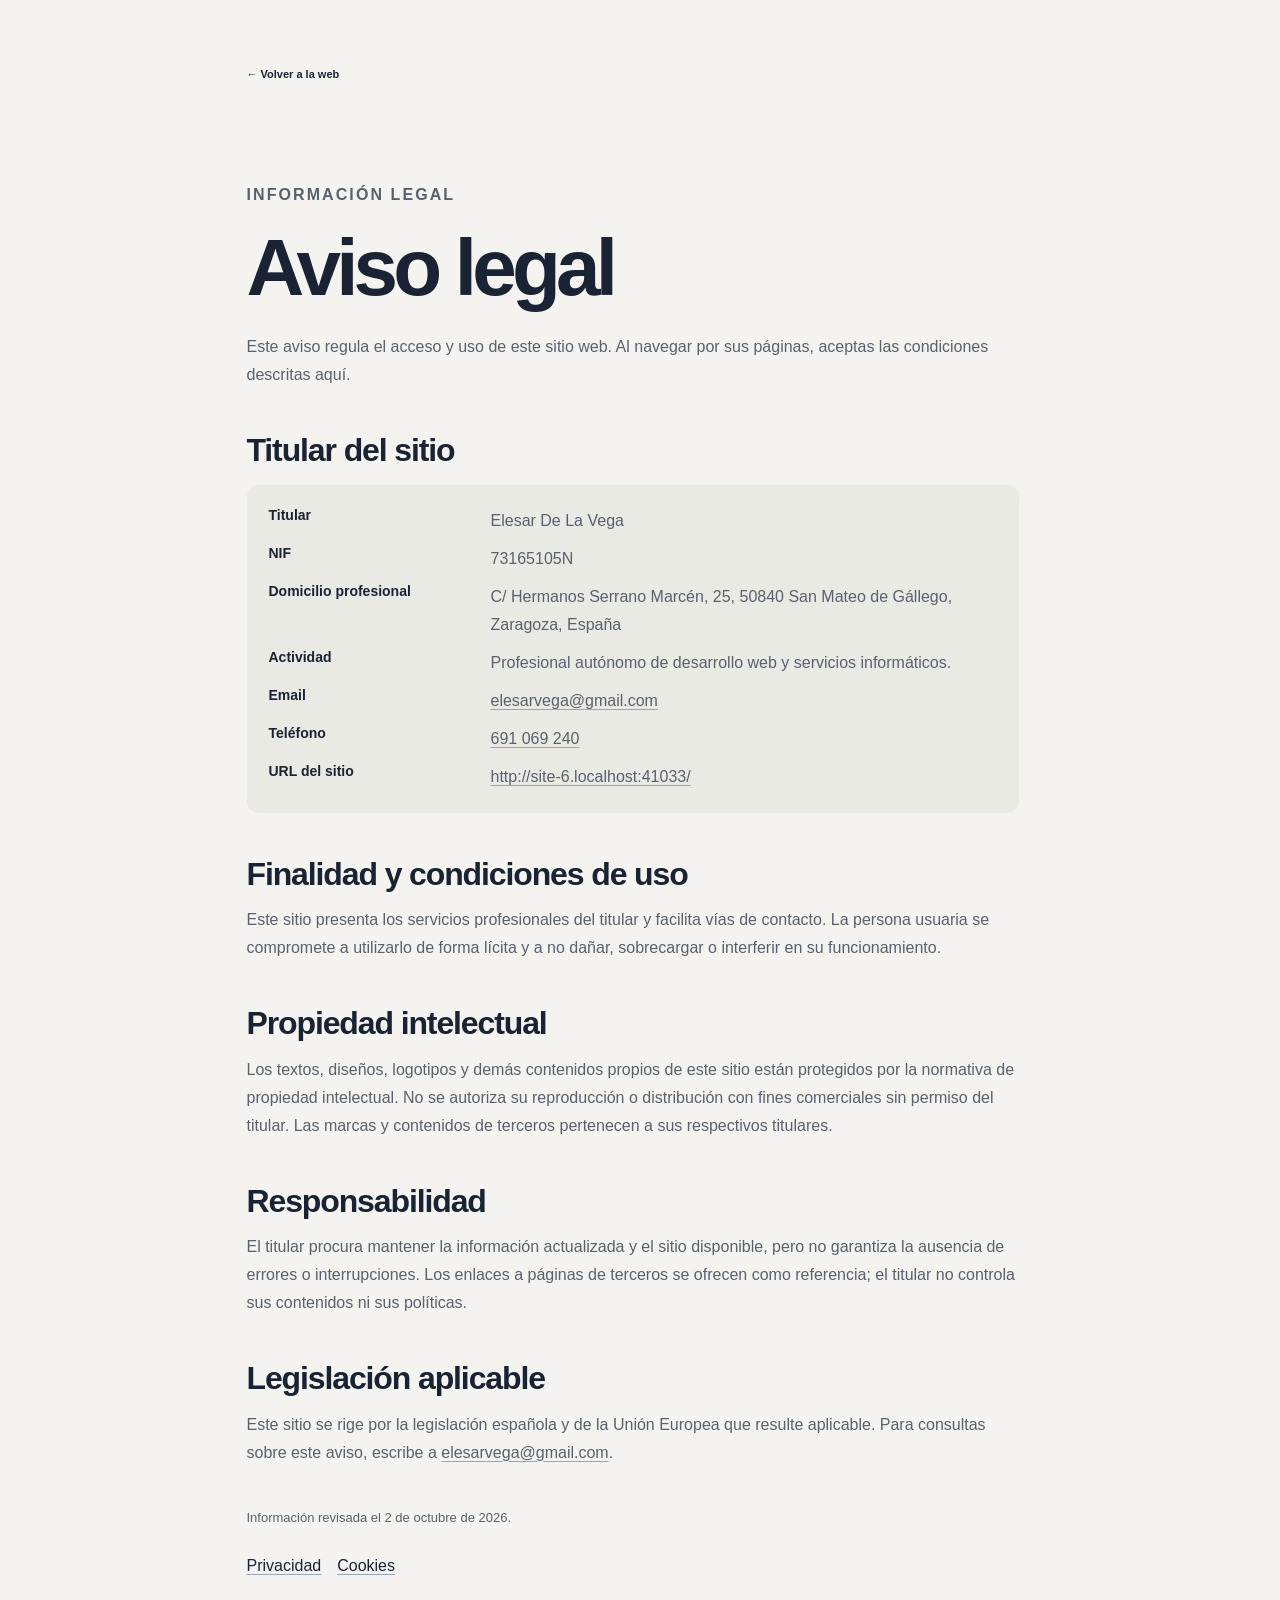
==== aviso-legal.html @ 3ad7676d "Add legal policies and local SEO metadata" ====
<!doctype html>
<html lang="es">
<head>
  <meta charset="utf-8">
  <meta name="viewport" content="width=device-width, initial-scale=1">
  <meta name="robots" content="index, follow">
  <meta name="referrer" content="strict-origin-when-cross-origin">
  <meta http-equiv="Content-Security-Policy" content="default-src 'self'; base-uri 'self'; object-src 'none'; form-action 'none'; frame-src 'none'; img-src 'self'; script-src 'self'; style-src 'self'; font-src 'self'; connect-src 'self'; manifest-src 'self'; worker-src 'none'; upgrade-insecure-requests">
  <meta name="description" content="Información sobre el titular y las condiciones de uso del sitio web de Elesar De La Vega.">
  <link rel="canonical" href="./">
  <link rel="icon" href="assets/favicon.ico" sizes="any">
  <link rel="stylesheet" href="styles.css">
  <link rel="stylesheet" href="legal.css">
  <script src="site-config.js" defer></script>
  <script src="legal.js" defer></script>
  <title>Aviso legal | Elesar De La Vega</title>
</head>
<body>
  <main class="legal-page section-shell">
    <a class="text-link" href="./">← Volver a la web</a>
    <p class="eyebrow">INFORMACIÓN LEGAL</p>
    <h1>Aviso legal</h1>
    <p>Este aviso regula el acceso y uso de este sitio web. Al navegar por sus páginas, aceptas las condiciones descritas aquí.</p>
    <h2>Titular del sitio</h2>
    <dl><dt>Titular</dt><dd data-config="owner">Elesar De La Vega</dd><dt>NIF</dt><dd data-config="taxId">73165105N</dd><dt>Domicilio profesional</dt><dd data-config="professionalAddress">C/ Hermanos Serrano Marcén, 25, 50840 San Mateo de Gállego, Zaragoza, España</dd><dt>Actividad</dt><dd>Profesional autónomo de desarrollo web y servicios informáticos.</dd><dt>Email</dt><dd><a data-config-href="mailto" data-config="email" href="mailto:elesarvega@gmail.com">elesarvega@gmail.com</a></dd><dt>Teléfono</dt><dd><a data-config-href="tel" data-config="phoneDisplay" href="tel:+34691069240">691 069 240</a></dd><dt>URL del sitio</dt><dd><a data-config-href="page" data-config="pageUrl" href="./">URL actual del sitio</a></dd></dl>
    <h2>Finalidad y condiciones de uso</h2>
    <p>Este sitio presenta los servicios profesionales del titular y facilita vías de contacto. La persona usuaria se compromete a utilizarlo de forma lícita y a no dañar, sobrecargar o interferir en su funcionamiento.</p>
    <h2>Propiedad intelectual</h2>
    <p>Los textos, diseños, logotipos y demás contenidos propios de este sitio están protegidos por la normativa de propiedad intelectual. No se autoriza su reproducción o distribución con fines comerciales sin permiso del titular. Las marcas y contenidos de terceros pertenecen a sus respectivos titulares.</p>
    <h2>Responsabilidad</h2>
    <p>El titular procura mantener la información actualizada y el sitio disponible, pero no garantiza la ausencia de errores o interrupciones. Los enlaces a páginas de terceros se ofrecen como referencia; el titular no controla sus contenidos ni sus políticas.</p>
    <h2>Legislación aplicable</h2>
    <p>Este sitio se rige por la legislación española y de la Unión Europea que resulte aplicable. Para consultas sobre este aviso, escribe a <a data-config-href="mailto" data-config="email" href="mailto:elesarvega@gmail.com">elesarvega@gmail.com</a>.</p>
    <p class="legal-updated">Información revisada el 2 de octubre de 2026.</p>
    <nav class="legal-links" aria-label="Políticas"><a href="privacidad.html">Privacidad</a><a href="cookies.html">Cookies</a></nav>
  </main>
</body>
</html>
---- styles.css ----
@charset "UTF-8";
/* Los tokens y sus roles se mantienen centralizados en este archivo. */
:root{--paper:#f4f3ef;--ink:#192333;--muted:#59616c;--blue:#2449ef;--line:#d9dcd9;--white:#fff;--radius:16px}
*{box-sizing:border-box}html{scroll-behavior:auto;scroll-padding-top:110px}body{margin:0;background:var(--paper);color:var(--ink);font-family:Arial,Helvetica,sans-serif;-webkit-font-smoothing:antialiased}a{color:inherit;text-decoration:none}button{font:inherit;color:inherit;cursor:pointer}button,a{-webkit-tap-highlight-color:transparent}button{border:0}button:focus-visible,a:focus-visible{outline:3px solid var(--blue);outline-offset:5px}p{line-height:1.65}h1,h2,h3,p{margin-top:0}h1,h2,h3{font-weight:600}h2{font-size:clamp(2.25rem,4.2vw,3.75rem);line-height:1.06;letter-spacing:-.06em;margin-bottom:0}h3{letter-spacing:-.035em}::selection{background:#d8e0ff}section{scroll-margin-top:20px}.section-shell{max-width:1304px;margin:auto;padding-left:54px;padding-right:54px}.section-space{padding-top:100px;padding-bottom:100px}.eyebrow{font-size:12px;font-weight:700;letter-spacing:.13em;line-height:1.6;margin-bottom:26px}.skip-link{position:fixed;top:-80px;left:15px;padding:16px;z-index:20;background:var(--blue);color:white}.skip-link:focus{top:12px}.site-header{display:flex;justify-content:space-between;align-items:center;gap:30px;padding:22px 54px;max-width:1304px;margin:auto;border-bottom:1px solid var(--line)}.brand{display:flex;align-items:center;gap:12px;font-size:13px;font-weight:700}.brand-mark{font-size:43px;line-height:.85;letter-spacing:-.13em;margin-right:5px}.brand-mark span{color:var(--blue)}.brand small{display:block;font-size:9px;font-weight:400;color:var(--muted);margin-top:5px}.site-header nav{display:flex;align-items:center;gap:29px;font-size:11px;font-weight:600}.site-header nav a:hover{color:var(--blue)}.nav-contact{border:1px solid var(--ink);border-radius:30px;padding:12px 18px}.nav-contact span{margin-left:14px}.menu-toggle{display:none}.hero{display:grid;grid-template-columns:1.12fr 1fr;gap:30px;align-items:center;padding-top:74px;padding-bottom:60px;min-height:650px}.blue-dot{display:inline-block;width:7px;height:7px;border-radius:50%;background:var(--blue);margin-right:7px}.hero h1{font-size:clamp(3.4rem,5.7vw,5.1rem);line-height:1.035;letter-spacing:-.067em;margin:0 0 25px;font-weight:600}.hero h1>span{color:var(--blue)}.hero-description{max-width:430px;font-size:14px;line-height:1.8;color:var(--muted);margin-bottom:28px}.hero-actions{display:flex;align-items:center;gap:24px;flex-wrap:wrap}.button{display:inline-flex;align-items:center;justify-content:space-between;gap:26px;padding:10px 21px;border-radius:7px;font-size:11px;font-weight:600;line-height:1.3;transition:transform .2s,background .2s}.button-blue{background:var(--blue);color:white}.button:hover{transform:translateY(-2px);background:#173ace}.button span{font-size:17px}.text-link{font-size:11px;font-weight:700;display:inline-flex;gap:16px;align-items:center}.text-link:hover{color:var(--blue)}.text-link span{font-size:17px}.hero-footnote{margin-top:34px;display:flex;align-items:center;gap:14px}.hero-footnote>span{font-family:monospace;font-size:26px;color:var(--blue)}.hero-footnote p{font-size:12px;color:var(--muted);margin:0;line-height:1.65}.hero-visual{position:relative;min-width:0;height:438px;isolation:isolate}.visual-grid{position:absolute;inset:0;background-image:linear-gradient(#dadcd866 1px,transparent 1px),linear-gradient(90deg,#dadcd866 1px,transparent 1px);background-size:30px 30px;mask-image:radial-gradient(ellipse,#000 30%,transparent 71%);z-index:-1}.orb{position:absolute;border:1px solid #bcc6ec;border-radius:50%;width:285px;height:285px;z-index:-1}.orb-one{top:45px;left:20px}.orb-two{top:98px;right:-8px}.mock-window{width:91%;position:absolute;top:20px;left:0;background:white;border-radius:12px;border:1px solid #dedfe5;box-shadow:0 22px 60px #26335815;overflow:hidden;transform:rotate(-4deg)}.window-top{display:flex;align-items:center;justify-content:space-between;padding:12px 15px;border-bottom:1px solid #e7e8ed;font-size:8px;color:#6c717c}.window-dots{letter-spacing:3px;color:#bbc2d7;font-size:9px}.mock-page{position:relative;min-height:274px;padding:20px 24px;background:#fafbff;overflow:hidden}.mock-nav{display:flex;justify-content:space-between;align-items:center;font-size:7px;color:var(--muted);margin-bottom:33px}.mock-nav b{font-size:12px;color:var(--ink)}.mock-nav b span{color:var(--blue)}.mock-label{font-size:10px;letter-spacing:.13em;font-weight:700;color:#6577b3}.mock-page p{font-size:22px;line-height:1.1;letter-spacing:-.05em;font-weight:700;margin:9px 0 15px;position:relative;z-index:1}.mock-button{font-size:7px;background:var(--blue);color:white;border-radius:3px;padding:9px;width:96px;display:flex;justify-content:space-between}.mock-art{position:absolute;width:126px;height:136px;right:14px;bottom:44px;transform:rotate(-8deg);display:grid;grid-template-columns:1fr 1fr;gap:4px}.mock-art i{display:block;background:var(--blue);border-radius:50% 50% 0 0}.mock-art i:nth-child(2){background:#c7d2ff;transform:rotate(90deg)}.mock-art i:nth-child(3){background:#aebff7;transform:rotate(-90deg)}.mock-art i:nth-child(4){border-radius:0 0 50% 50%}.mock-lines{display:flex;gap:8px;margin-top:28px}.mock-lines i{height:6px;background:#e2e6f3;display:block;width:27%;border-radius:4px}.code-note{position:absolute;right:-4px;bottom:40px;width:83%;background:#1a2436;color:white;border-radius:9px;padding:21px 22px;transform:rotate(3deg);box-shadow:0 20px 32px #25325215}.code-label{font-size:7px;letter-spacing:.12em;color:#a7b9e4}.code-note code{display:block;font-size:13px;white-space:normal;margin:16px 0;color:#8493b1}.code-note code span{color:#e2e9fc}.code-note>div{font-size:8px;color:#b6c3dc;display:flex;align-items:center;gap:7px}.code-note i{display:block;width:5px;height:5px;background:#aabfff;border-radius:50%}.visual-caption{position:absolute;bottom:0;right:6px;font-size:8px;letter-spacing:.08em;color:#667181}.experience-strip{display:flex;align-items:center;justify-content:space-between;gap:20px;padding-top:29px;padding-bottom:29px;border-top:1px solid var(--line);border-bottom:1px solid var(--line)}.experience-strip p{font-size:12px;color:var(--muted);margin:0}.experience-strip>div{display:flex;gap:42px;align-items:center}.experience-strip span{font-size:20px;font-weight:700;letter-spacing:-.04em;color:#666d76}.section-heading{display:flex;justify-content:space-between;align-items:flex-end;gap:34px;margin-bottom:42px}.section-heading>.eyebrow{margin-bottom:20px}.section-heading>p{font-size:12px;color:var(--muted);max-width:330px;margin-bottom:3px}.services-grid{display:grid;grid-template-columns:repeat(3,1fr);border:1px solid var(--line);border-radius:var(--radius);overflow:hidden}.service{padding:28px;position:relative}.service+.service{border-left:1px solid var(--line)}.service-number{font-size:9px;color:#7c8493}.service-icon{display:block;font-size:32px;line-height:1;letter-spacing:-.08em;color:var(--blue);margin:28px 0 25px;font-weight:700}.service h3{font-size:25px;line-height:1.14;margin-bottom:16px}.service p{font-size:12px;color:var(--muted);min-height:83px;line-height:1.8}.tags{display:flex;flex-wrap:wrap;gap:6px;list-style:none;padding:0;margin:0}.tags li{font-size:8px;color:#596372;border:1px solid #d5d9df;padding:5px 8px;border-radius:20px}.service .tags{margin:23px 0 28px}.projects-section{background:#e8eae7;border-top:1px solid #d9ddd8;border-bottom:1px solid #d9ddd8}.projects-grid{display:grid;grid-template-columns:1fr 1fr;gap:25px}.project-card{background:#f9faf7;border:1px solid #d7dcd8;border-radius:13px;overflow:hidden;min-width:0}.project-featured{grid-column:1/-1;display:grid;grid-template-columns:1.2fr 1fr}.project-illustration{position:relative;min-height:244px;overflow:hidden;padding:24px 28px 35px}.insurance{background:#dce8eb}.industrial{background:#242f33;color:#e5ebe5}.shop{background:#ebe1d1}.illustration-browser{display:flex;align-items:center;justify-content:space-between;gap:8px;font-size:7px;font-weight:700;letter-spacing:.09em;border-bottom:1px solid #70808e38;padding-bottom:14px}.illustration-browser i{font-size:7px;letter-spacing:3px;font-style:normal}.mini-label{font-size:10px;letter-spacing:.1em;font-weight:700}.insurance-layout{display:grid;grid-template-columns:1fr .75fr;gap:20px;align-items:center;margin-top:34px}.insurance-layout p,.industrial-layout p,.shop-layout p{font-size:27px;font-weight:600;letter-spacing:-.045em;line-height:1.05;margin:10px 0 17px}.mini-pill{background:#335978;color:white;font-size:7px;padding:9px;border-radius:4px;display:inline-block}.form-illustration{background:white;padding:18px;border-radius:7px;box-shadow:0 8px 20px #263c4810;transform:rotate(3deg);font-size:8px}.form-illustration i{display:block;height:17px;border:1px solid #d9e1e6;margin-top:10px;border-radius:3px}.form-illustration b{display:block;margin-top:12px;background:#335978;color:white;border-radius:3px;font-size:7px;padding:9px;text-align:center}.illustration-note{position:absolute;bottom:12px;left:28px;font-size:7px;opacity:.75}.industrial-layout{margin-top:23px}.industrial-layout p{font-size:24px}.product-shapes{display:flex;gap:10px;position:absolute;right:26px;bottom:34px}.product-shapes i{width:42px;height:70px;background:linear-gradient(110deg,#7d8e85,#bac6b4);clip-path:polygon(10% 0,75% 0,100% 20%,100% 90%,30% 100%,0 70%)}.product-shapes i:nth-child(2){height:52px;margin-top:18px}.product-shapes i:nth-child(3){width:26px;background:#b9cf70}.shop-layout{margin-top:21px}.shop-layout p{font-size:22px;margin-bottom:15px}.art-frames{display:flex;justify-content:flex-end;gap:12px}.art-frames i{width:53px;height:70px;border:5px solid #fcfaf5;outline:1px solid #c4b293;box-shadow:0 4px 9px #69542c15;background:linear-gradient(28deg,#c8a17e 40%,#e7d8a7 40%,#e7d8a7 60%,#91a88c 60%)}.art-frames i:nth-child(2){background:radial-gradient(ellipse at bottom,#8d6350 39%,#dabdb6 40%)}.art-frames i:nth-child(3){background:linear-gradient(130deg,#b5bbae 50%,#6d8278 50%)}.project-copy{padding:27px 28px}.project-featured .project-copy{align-self:center}.project-kicker{font-size:7px;font-weight:700;letter-spacing:.13em;color:#64706d;margin-bottom:13px}.project-copy h3{font-size:23px;line-height:1.15;margin-bottom:13px}.project-copy>p:not(.project-kicker){font-size:12px;line-height:1.75;color:var(--muted);margin-bottom:23px}.project-bottom{display:flex;align-items:center;justify-content:space-between;gap:12px;flex-wrap:wrap}.project-open{min-height:44px;padding:8px 0;background:none;font-size:12px;font-weight:700;white-space:nowrap;display:flex;align-items:center;gap:12px}.project-open:hover{color:var(--blue)}.project-open span{font-size:17px}.proposal-note{font-size:9px;color:#65706b;margin:25px 0 0;max-width:780px}.approach{display:grid;grid-template-columns:1fr 1fr;gap:65px}.approach-intro{max-width:350px;font-size:13px;color:var(--muted);margin:25px 0}.process{list-style:none;padding:0;margin:0}.process li{display:flex;gap:24px;border-bottom:1px solid var(--line);padding:24px 0}.process li:first-child{padding-top:0}.process li>span{color:var(--blue);font-family:monospace;font-size:12px;margin-top:3px}.process h3{font-size:20px;line-height:1.2;margin-bottom:11px}.process p{font-size:12px;color:var(--muted);margin:0}.about-section{border-top:1px solid var(--line);border-bottom:1px solid var(--line);background:#eeede8;padding-top:68px;padding-bottom:68px}.about-grid{display:grid;grid-template-columns:.65fr 1fr;gap:70px;align-items:center}.about-monogram{height:270px;border:1px solid #d2d5d0;border-radius:12px;background:repeating-linear-gradient(45deg,transparent,transparent 23px,#dce0d94d 23px,#dce0d94d 24px);display:flex;align-items:center;justify-content:center;position:relative}.about-monogram>span{font-size:175px;letter-spacing:-.12em;line-height:1;color:var(--blue);margin-left:-20px}.about-monogram>small{position:absolute;bottom:17px;font-size:10px;letter-spacing:.12em;color:#687163}.about-grid h2{margin-bottom:20px}.about-grid p:not(.eyebrow){font-size:13px;color:var(--muted);max-width:580px}.about-grid .eyebrow{margin-bottom:17px}.contact-section{padding-top:80px;padding-bottom:74px}.contact-heading{display:flex;align-items:center;justify-content:space-between;gap:20px;border-bottom:1px solid var(--line);padding-bottom:30px}.contact-heading h2{font-size:clamp(3rem,6.7vw,6rem)}.contact-bottom{display:flex;justify-content:space-between;align-items:center;gap:24px;margin-top:29px}.contact-bottom p{font-size:13px;color:var(--muted);margin:0}.contact-email{display:inline-block;margin-top:23px;font-size:13px;border-bottom:1px solid var(--ink);padding-bottom:4px}.site-footer{border-top:1px solid var(--line);display:flex;justify-content:space-between;align-items:center;gap:20px;padding-top:24px;padding-bottom:24px;font-size:9px;color:var(--muted)}.site-footer p{margin:0}.site-footer a{white-space:nowrap}.legal-links{display:flex;align-items:center;gap:16px;flex-wrap:wrap}.legal-links a{text-decoration:underline;text-underline-offset:3px}dialog{width:min(620px,calc(100% - 30px));padding:38px;border:1px solid var(--line);border-radius:14px;background:var(--paper);color:var(--ink);max-height:90vh;overflow:auto;box-shadow:0 35px 90px #131d3440}dialog::backdrop{background:#192333b8;backdrop-filter:blur(3px)}.dialog-close{background:transparent;display:flex;gap:16px;align-items:center;margin:0 0 25px auto;font-size:11px}.dialog-close span{font-size:23px}dialog h2{font-size:34px;margin-bottom:25px}dialog h3{font-size:17px;margin-top:25px;margin-bottom:9px}dialog p{font-size:13px;color:var(--muted)}dialog .tags{margin:14px 0 25px}dialog .dialog-note{border-left:3px solid var(--blue);padding:10px 14px;background:#e7ebf9;font-size:11px}body.dialog-open{overflow:hidden}
@media(min-width:1350px){.hero h1{font-size:80px}.hero-visual{height:470px}.mock-page{min-height:300px}.mock-page p{font-size:27px}.mock-art{right:30px;width:145px;height:155px}.code-note{bottom:50px}.mock-nav{margin-bottom:43px}}
@media(max-width:1000px){.section-shell{padding-left:34px;padding-right:34px}.site-header{padding-left:34px;padding-right:34px}.hero{gap:22px;padding-top:58px;min-height:610px}.hero h1{font-size:56px}.hero-description{font-size:12px}.hero-visual{height:398px}.mock-page{padding:17px;min-height:250px}.mock-page p{font-size:19px}.mock-art{width:93px;height:115px;right:10px;bottom:39px}.code-note{padding:18px;width:89%}.code-note code{font-size:11px}.hero-actions{gap:16px}.experience-strip>div{gap:28px}.experience-strip span{font-size:18px}.service{padding:24px 21px}.service h3{font-size:23px}.service p{font-size:11px}.service .tags li{font-size:7px}.section-space{padding-top:78px;padding-bottom:78px}.approach{gap:45px}.project-featured{grid-template-columns:1.1fr 1fr}.insurance-layout{gap:13px}.insurance-layout p{font-size:23px}.form-illustration{padding:12px}.about-grid{gap:45px}.site-footer{font-size:8px}.section-heading>p{font-size:11px}}
@media(max-width:760px){html{scroll-padding-top:25px}.section-shell{padding-left:24px;padding-right:24px}.site-header{padding:19px 24px;position:relative}.brand{font-size:12px}.brand-mark{font-size:35px}.brand small{font-size:8px}.menu-toggle{display:flex;align-items:center;gap:10px;border:1px solid var(--line);border-radius:5px;padding:9px 12px;background:transparent;font-size:12px;min-height:44px}.menu-toggle span{font-size:16px}.site-header nav{display:flex;flex-direction:column;align-items:stretch;gap:0;position:absolute;top:100%;left:14px;right:14px;padding:10px;background:var(--paper);border:1px solid var(--line);border-radius:10px;z-index:5;box-shadow:0 20px 30px #19233312}.site-header nav[hidden]{display:none}.site-header nav a{padding:14px;font-size:13px}.nav-contact{border:0;background:#e3e8ff;border-radius:5px}.hero{grid-template-columns:1fr;padding-top:46px;padding-bottom:35px;gap:30px;min-height:0}.hero .eyebrow{font-size:8px;letter-spacing:.09em;margin-bottom:21px}.hero h1{font-size:clamp(44px,10vw,64px);letter-spacing:-.06em;margin-bottom:22px}.hero-description{max-width:480px;font-size:13px;line-height:1.75;margin-bottom:23px}.hero-actions{gap:18px}.hero-footnote{margin-top:25px}.hero-visual{max-width:430px;width:100%;height:350px;margin:auto}.mock-window{left:6px;top:10px;width:90%}.mock-page{min-height:215px}.mock-nav{margin-bottom:24px}.mock-page p{font-size:21px}.mock-art{width:108px;height:116px;right:13px;bottom:35px}.mock-lines{margin-top:19px}.code-note{bottom:25px;right:4px;width:82%;padding:17px}.code-note code{font-size:11px;margin:12px 0}.visual-caption{right:0;font-size:8px}.orb{width:230px;height:230px}.experience-strip{display:block;padding-top:25px;padding-bottom:25px}.experience-strip p{margin-bottom:17px;font-size:9px}.experience-strip>div{gap:24px;flex-wrap:wrap;justify-content:space-between}.experience-strip span{font-size:16px}.section-space{padding-top:62px;padding-bottom:62px}.section-heading{display:block;margin-bottom:30px}.section-heading .eyebrow{margin-bottom:18px}.section-heading>p{font-size:12px;margin-top:21px;max-width:440px}.services-grid{grid-template-columns:1fr}.service{padding:26px}.service+.service{border-left:0;border-top:1px solid var(--line)}.service-icon{margin:20px 0}.service h3{font-size:26px}.service h3 br{display:none}.service p{min-height:0;font-size:12px;max-width:500px}.service .tags{margin:21px 0}.service .tags li{font-size:8px}.projects-grid{grid-template-columns:1fr;gap:24px}.project-featured{display:block;grid-column:auto}.project-illustration{min-height:247px;padding:22px 23px 35px}.insurance-layout{grid-template-columns:1fr .75fr;gap:15px;margin-top:30px}.insurance-layout p{font-size:25px}.project-copy{padding:24px}.project-copy h3{font-size:24px}.project-kicker{font-size:7px}.project-copy>p:not(.project-kicker){font-size:12px}.project-bottom{gap:8px}.illustration-note{left:23px}.industrial-layout p{font-size:26px}.proposal-note{font-size:12px;line-height:1.8}.approach{grid-template-columns:1fr;gap:35px}.approach-intro{font-size:13px;max-width:450px}.process li{padding:25px 0}.process p{font-size:12px}.about-section{padding:52px 0}.about-grid{grid-template-columns:1fr;gap:32px}.about-monogram{height:200px}.about-monogram>span{font-size:135px}.about-grid p:not(.eyebrow){font-size:13px}.contact-heading{padding-bottom:24px;gap:10px}.contact-heading h2{font-size:clamp(38px,9.5vw,60px)}.contact-bottom{align-items:flex-start;flex-direction:column;margin-top:24px;gap:23px}.contact-bottom p{font-size:13px}.contact-section{padding-top:57px;padding-bottom:52px}.site-footer{align-items:flex-start;flex-direction:column;gap:12px;padding-top:23px;padding-bottom:23px;font-size:9px}.site-footer p:nth-child(2){max-width:280px;line-height:1.7}dialog{padding:25px}dialog h2{font-size:29px}.dialog-close{margin-bottom:18px}}
@media(prefers-reduced-motion:reduce){html{scroll-behavior:auto}*,*::before,*::after{animation:none!important;transition:none!important}}
/* Pulido común: tipografía local, foco, interacción y geometría estable al abrir fichas. */
:root{--font-display:"Segoe UI",Arial,sans-serif;--font-body:Arial,Helvetica,sans-serif;--font-code:Consolas,"Courier New",monospace;--scroll-thumb:#7a8798;--scroll-track:#e9ebe7;--scroll-hover:#536478;--scroll-active:#2449ef}
body{font-family:var(--font-body)}h1,h2,.brand{font-family:var(--font-display)}code,.hero-footnote>span,.process li>span{font-family:var(--font-code)}
html{scrollbar-gutter:stable}*{scrollbar-color:var(--scroll-thumb) var(--scroll-track);scrollbar-width:auto}*::-webkit-scrollbar{width:12px;height:12px}*::-webkit-scrollbar-track{background:var(--scroll-track)}*::-webkit-scrollbar-thumb{background:var(--scroll-thumb);border:3px solid var(--scroll-track);border-radius:9px}*::-webkit-scrollbar-thumb:hover{background:var(--scroll-hover)}*::-webkit-scrollbar-thumb:active{background:var(--scroll-active)}
.brand:hover,.contact-email:hover,.site-footer a:hover{color:var(--blue)}.menu-toggle:hover{background:#e3e8ff}.dialog-close:hover{color:var(--blue)}button:active,.button:active{transform:translateY(1px)}a:active{color:var(--blue)}.button-blue:active{color:white}
@media(forced-colors:active){*{scrollbar-color:auto}*::-webkit-scrollbar-track{background:Canvas}*::-webkit-scrollbar-thumb{background:CanvasText;border-color:Canvas}a:focus-visible,button:focus-visible{outline-color:Highlight}dialog::backdrop{background:Canvas}}

/* Ampliación de servicios informáticos y soporte técnico. */
.services-grid{grid-template-columns:repeat(4,minmax(0,1fr))}
.service{min-width:0}
.it-section{background:var(--ink);color:var(--white)}
.it-intro{display:flex;justify-content:space-between;align-items:flex-end;gap:34px;margin-bottom:48px}
.it-intro .eyebrow{color:#b6c3dc}
.it-intro h2{color:var(--white)}
.it-intro>p{max-width:330px;color:#c3ccda;font-size:12px;margin-bottom:3px}
.it-grid{display:grid;grid-template-columns:repeat(4,minmax(0,1fr));border-top:1px solid #66748c}
.it-item{padding:22px 20px 20px 0;min-height:185px;border-right:1px solid #66748c}
.it-item+.it-item{padding-left:20px}
.it-item:last-child{border-right:0}
.it-index{display:block;color:#aebcf1;font-family:var(--font-code);font-size:16px;margin-bottom:24px}
.it-item h3{font-size:20px;line-height:1.15;color:var(--white);margin-bottom:11px}
.it-item p{font-size:11px;color:#c3ccda;line-height:1.65;max-width:210px;margin-bottom:16px}
.it-status{font-size:9px;letter-spacing:.12em;color:#aebcf1;font-weight:700}
.it-note{font-size:10px;color:#aeb5c1;margin:18px 0 0;max-width:none;white-space:nowrap}
.support{background:#dbe2ef;color:var(--ink)}
.support-layout{display:grid;grid-template-columns:1.1fr .8fr;gap:20px;align-items:center;margin-top:34px}
.support-terminal{background:#1d2b42;color:#deebff;border-radius:8px;padding:17px 15px;box-shadow:0 10px 22px #1a294015;transform:rotate(-2deg)}
.support-terminal .mini-label{display:block;color:#a9baf0;margin-bottom:12px}
.support-terminal code{font-family:var(--font-code);font-size:8px;line-height:1.8}
.support-terminal code b{color:#b9e7c8;font-weight:500}
.support-device{width:100%;max-width:100px;aspect-ratio:1/1.12;background:#f8faff;border:5px solid #8292aa;border-radius:9px;position:relative;transform:rotate(4deg);box-shadow:0 10px 17px #273b5818}
.support-device::before{content:"";position:absolute;top:12%;left:12%;right:12%;height:53%;border:2px solid #c2cee6;background:linear-gradient(135deg,#e8efff,#c8d4ff)}
.support-device::after{content:"";position:absolute;bottom:14%;left:28%;right:28%;height:8%;background:#8292aa;border-radius:4px}
.support-device i{position:absolute;bottom:3%;width:5%;height:4%;border-radius:50%;background:#8292aa}
.support-device i:nth-child(1){left:37%}.support-device i:nth-child(2){left:47%;background:#2449ef}.support-device i:nth-child(3){left:57%}
.project-real-image{display:block;width:100%;height:100%;object-fit:cover;aspect-ratio:16/10;border-radius:8px}
@media(max-width:1000px){
  .services-grid{grid-template-columns:repeat(2,minmax(0,1fr))}
  .service:nth-child(odd){border-left:0}
  .service:nth-child(n+3){border-top:1px solid var(--line)}
  .it-intro{align-items:flex-start}
  .it-grid{grid-template-columns:repeat(2,minmax(0,1fr))}
  .it-item:nth-child(2){border-right:0}
  .it-item:nth-child(n+3){border-top:1px solid #66748c}
}
@media(max-width:760px){
  .services-grid{grid-template-columns:1fr}
  .service:nth-child(n){border-left:0}
  .service:nth-child(n+2){border-top:1px solid var(--line)}
  .it-intro{display:block;margin-bottom:32px}
  .it-intro>p{font-size:12px;margin-top:21px;max-width:440px}
  .it-grid{grid-template-columns:1fr}.it-note{white-space:normal}
  .it-item,.it-item+.it-item{padding:22px 0;border-right:0;min-height:0}
  .it-item+.it-item{border-top:1px solid #66748c}
  .it-index{margin-bottom:18px}
  .it-item p{max-width:440px;margin-bottom:14px}
  .support-layout{gap:13px;margin-top:28px}
  .support-terminal{padding:13px 11px}
  .support-terminal code{font-size:7px}
  .support-device{max-width:82px}
}

/* Navegación interna suave y retorno accesible al inicio. */
html{scroll-behavior:smooth}
.back-to-top{position:fixed;right:24px;bottom:24px;z-index:10;display:inline-flex;align-items:center;gap:9px;padding:11px 14px;border:1px solid var(--ink);border-radius:999px;background:var(--paper);box-shadow:0 10px 24px #19233320;font-size:12px;font-weight:700;transition:background .2s,color .2s,transform .2s}
.back-to-top:hover{background:var(--ink);color:var(--white);transform:translateY(-2px)}
.back-to-top span:first-child{font-size:18px;line-height:.7}
.back-to-top[hidden]{display:none}
@media(max-width:760px){
  .back-to-top{right:16px;bottom:16px;padding:11px 13px}
}
@media(prefers-reduced-motion:reduce){
  html{scroll-behavior:auto}
}
.contact-details{display:flex;align-items:center;gap:22px;flex-wrap:wrap;margin-top:23px}
.contact-details .contact-email{margin-top:0}
.contact-email,.contact-phone,.contact-location,.contact-hours{font-size:12px;line-height:1.4}
.contact-phone,.contact-location,.contact-hours{color:var(--muted)}
.contact-phone{border-bottom:1px solid var(--ink);padding-bottom:4px}
.contact-phone:hover{color:var(--blue)}
@media(max-width:760px){.contact-details{align-items:flex-start;flex-direction:column;gap:12px}}
.experience-company{font-size:20px;font-weight:700;letter-spacing:-.04em;color:#666d76}
.experience-company:hover{color:var(--blue)}
@media(max-width:1000px){.experience-company{font-size:18px}}
@media(max-width:760px){.experience-company{font-size:16px}}
.tech-list{margin-top:48px;padding-top:26px;border-top:1px solid #66748c}
.tech-list .eyebrow{color:#aebcf1;margin-bottom:17px}
.tech-list .tags{gap:7px}
.tech-list .tags li{border-color:#66748c;color:#d8e1f2}
.brand-mark{display:inline-flex;align-items:flex-end;gap:1px;letter-spacing:0}
.brand-mark img{display:block;width:34px;height:34px;object-fit:contain}
.brand-mark>span{font-size:25px;line-height:.65}
@media(max-width:760px){.brand-mark img{width:29px;height:29px}.brand-mark>span{font-size:22px}}
.about-portrait{height:360px;border:1px solid #d2d5d0;border-radius:12px;background:repeating-linear-gradient(45deg,transparent,transparent 23px,#dce0d94d 23px,#dce0d94d 24px);display:flex;align-items:flex-end;justify-content:center;position:relative;overflow:hidden}
.about-portrait img{display:block;width:125%;height:125%;max-width:none;object-fit:contain;object-position:center bottom;transform:translateY(8px)}
.about-portrait span{position:absolute;bottom:17px;padding:4px 7px;background:#f4f3efcc;font-size:10px;letter-spacing:.12em;color:#687163}
@media(max-width:760px){.about-portrait{height:330px}.about-portrait img{width:135%;height:135%;max-width:none}}
.personal-projects{background:#f4f3ef;border-bottom:1px solid var(--line)}
.personal-projects{background:#e8eae7;border-top:1px solid #d9ddd8}
.about-grid{grid-template-columns:minmax(260px,30%) minmax(0,70%);gap:38px}
.about-portrait{height:410px}
.about-portrait img{width:100%;height:100%;object-fit:contain;transform:translateY(0)}
.about-grid p:not(.eyebrow){max-width:680px}
@media(max-width:1000px){
  .about-grid{grid-template-columns:minmax(230px,34%) minmax(0,66%);gap:30px}
  .about-portrait{height:370px}
  .about-portrait img{width:100%;height:100%;transform:translateY(0)}
}
@media(max-width:760px){
  .about-grid{grid-template-columns:1fr;gap:30px}
  .about-portrait{height:360px}
  .about-portrait img{width:100%;height:100%;transform:translateY(0)}
}
.project-screenshot{padding:0;background:#161b21;color:white}
.project-screenshot img{display:block;width:100%;height:244px;object-fit:cover;filter:saturate(.85) contrast(1.05)}
.project-screenshot::after{content:"";position:absolute;inset:0;background:linear-gradient(180deg,#11192718,#11192788)}
.screenshot-overlay{position:absolute;inset:24px 28px 35px;z-index:1;display:flex;flex-direction:column;justify-content:space-between}
.screenshot-overlay .illustration-browser{border-color:#ffffff38;color:white}
.screenshot-overlay p{font-size:24px;font-weight:600;letter-spacing:-.045em;line-height:1.05;max-width:260px;margin:0;color:white;text-shadow:0 2px 16px #0008}
.music-site{background:linear-gradient(135deg,#101720,#273448);color:#f4f7ff}
.music-layout{position:relative;margin-top:28px;min-height:150px}
.music-layout p{font-size:25px;font-weight:600;letter-spacing:-.045em;line-height:1.08;margin:10px 0 0;max-width:260px}
.music-bars{position:absolute;right:0;bottom:0;display:flex;align-items:flex-end;gap:7px;height:118px}
.music-bars i{display:block;width:14px;border-radius:999px;background:#9fb5ff}
.music-bars i:nth-child(1){height:34px;opacity:.55}.music-bars i:nth-child(2){height:72px;background:#f1f4ff}.music-bars i:nth-child(3){height:104px;background:#2449ef}.music-bars i:nth-child(4){height:57px;background:#bfcaff}.music-bars i:nth-child(5){height:89px;opacity:.7}
@media(max-width:760px){
  .project-screenshot img{height:247px}
  .screenshot-overlay{inset:22px 23px 35px}
  .screenshot-overlay p{font-size:23px}
  .music-layout p{font-size:25px}
  .music-bars{height:104px}
}
---- legal.css ----
.legal-page{max-width:880px;padding-top:64px;padding-bottom:90px}
.legal-page>.text-link{margin-bottom:55px}
.legal-page .eyebrow{margin-top:46px;margin-bottom:18px}
.legal-page h1{font-size:clamp(2.8rem,7vw,5rem);line-height:1.02;letter-spacing:-.06em;margin:0 0 24px}
.legal-page h2{font-size:clamp(1.45rem,3vw,2rem);line-height:1.2;letter-spacing:-.035em;margin:42px 0 13px}
.legal-page p,.legal-page dd{font-size:16px;line-height:1.75;color:var(--muted)}
.legal-page a:not(.text-link){text-decoration:underline;text-decoration-color:#98a4bd;text-underline-offset:3px}
.legal-page dl{display:grid;grid-template-columns:minmax(130px,200px) 1fr;gap:10px 22px;padding:22px;background:#eaeae5;border-radius:12px}
.legal-page dt{font-size:14px;font-weight:700;color:var(--ink)}
.legal-page dd{margin:0;overflow-wrap:anywhere}
.legal-page .legal-updated{font-size:13px;margin-top:40px}
.legal-page .legal-links{margin-top:28px}
@media(max-width:600px){.legal-page{padding-top:36px;padding-bottom:55px}.legal-page>.text-link{margin-bottom:36px}.legal-page dl{grid-template-columns:1fr;gap:4px;padding:18px}.legal-page dd{margin-bottom:12px}.legal-page dd:last-child{margin-bottom:0}.legal-page p,.legal-page dd{font-size:15px}}
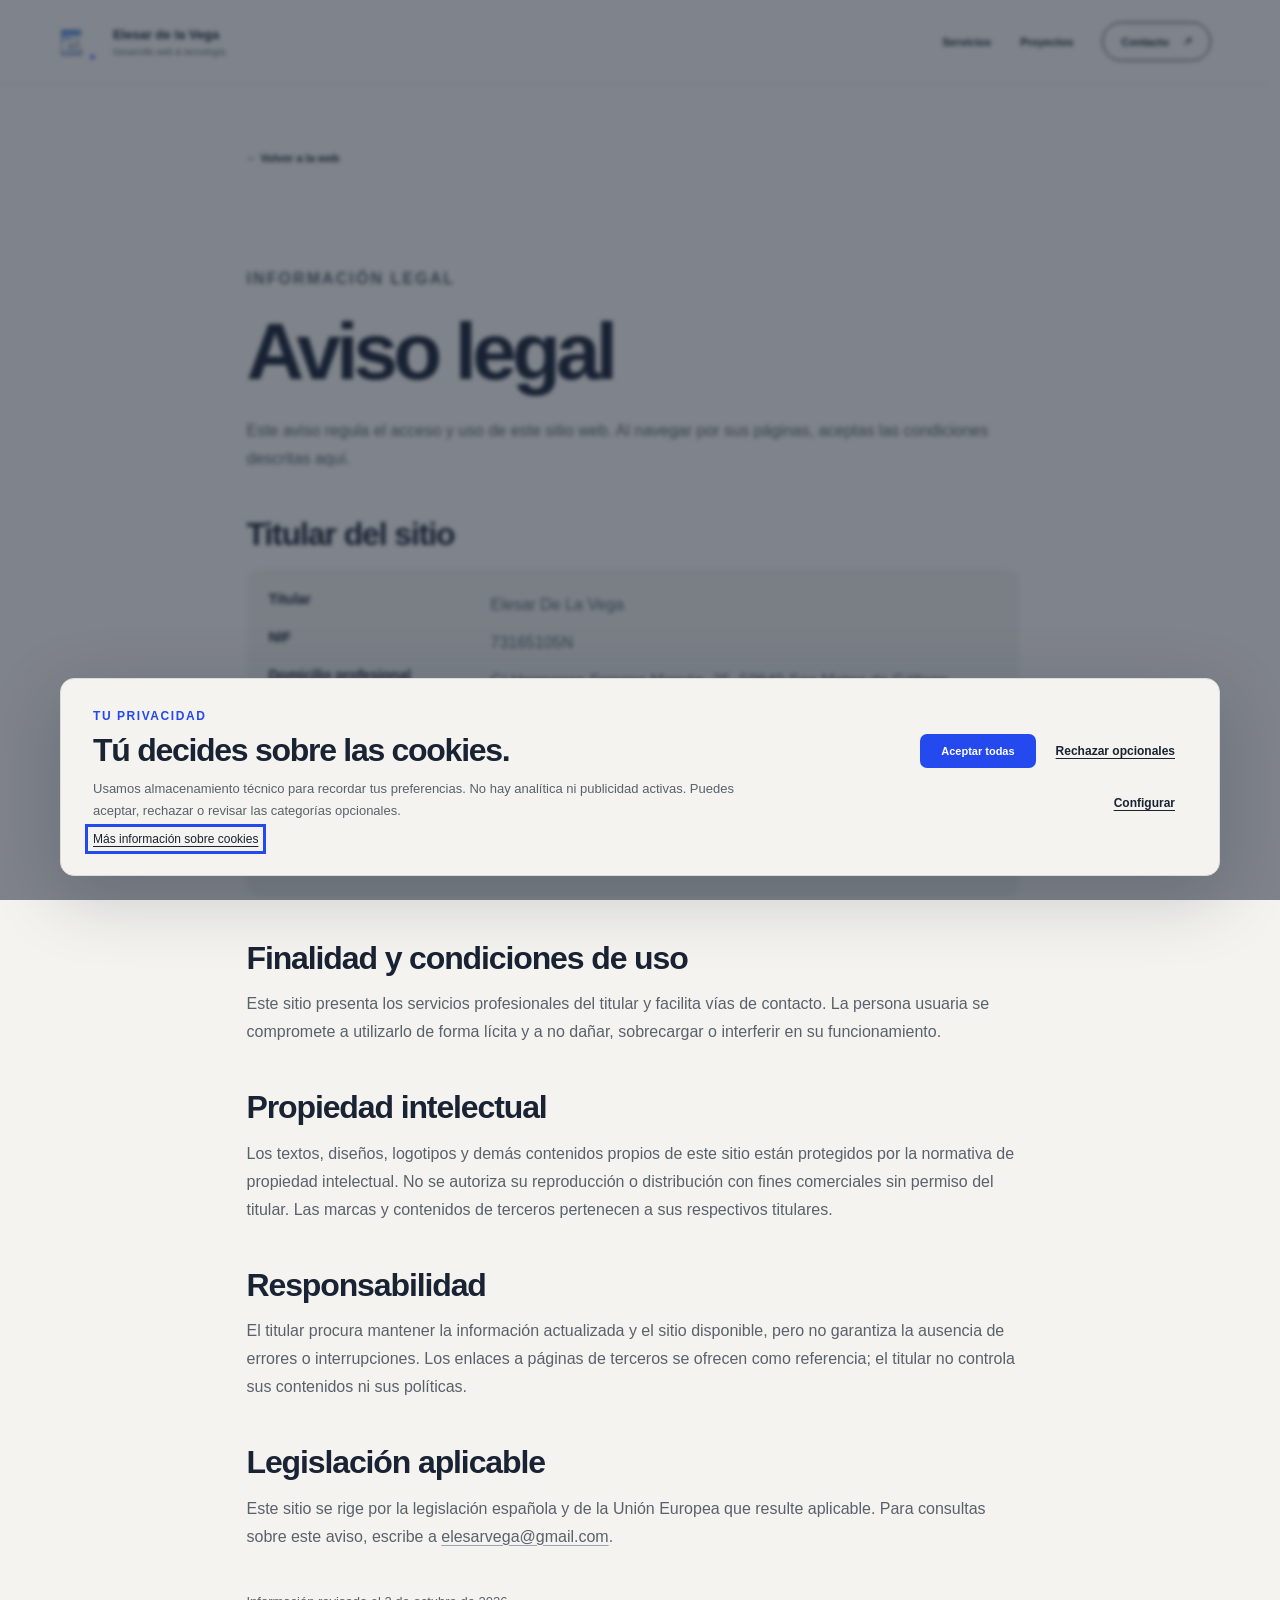
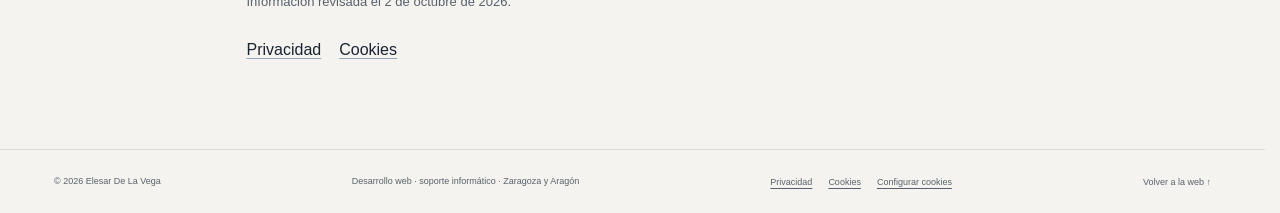
==== commit 64862e5e: "Add cookie consent and legal page branding" ====
--- a/aviso-legal.html
+++ b/aviso-legal.html
@@ -7,16 +7,22 @@
   <meta name="referrer" content="strict-origin-when-cross-origin">
   <meta http-equiv="Content-Security-Policy" content="default-src 'self'; base-uri 'self'; object-src 'none'; form-action 'none'; frame-src 'none'; img-src 'self'; script-src 'self'; style-src 'self'; font-src 'self'; connect-src 'self'; manifest-src 'self'; worker-src 'none'; upgrade-insecure-requests">
   <meta name="description" content="Información sobre el titular y las condiciones de uso del sitio web de Elesar De La Vega.">
-  <link rel="canonical" href="./">
+  <link rel="canonical" href="aviso-legal.html">
   <link rel="icon" href="assets/favicon.ico" sizes="any">
   <link rel="stylesheet" href="styles.css">
   <link rel="stylesheet" href="legal.css">
+  <link rel="stylesheet" href="cookie-consent.css">
   <script src="site-config.js" defer></script>
   <script src="legal.js" defer></script>
   <title>Aviso legal | Elesar De La Vega</title>
 </head>
 <body>
-  <main class="legal-page section-shell">
+  <a class="skip-link" href="#contenido">Saltar al contenido</a>
+  <header class="site-header legal-header">
+    <a class="brand" href="./" aria-label="Elesar de la Vega, inicio"><span class="brand-mark" aria-hidden="true"><img src="assets/logo-e-small.png" width="128" height="128" alt=""><span>.</span></span><span>Elesar de la Vega<small>Desarrollo web &amp; tecnología</small></span></a>
+    <nav aria-label="Navegación principal"><a href="./#servicios">Servicios</a><a href="./#proyectos">Proyectos</a><a class="nav-contact" href="./#contacto">Contacto <span aria-hidden="true">↗</span></a></nav>
+  </header>
+  <main id="contenido" class="legal-page section-shell">
     <a class="text-link" href="./">← Volver a la web</a>
     <p class="eyebrow">INFORMACIÓN LEGAL</p>
     <h1>Aviso legal</h1>
@@ -34,5 +40,8 @@
     <p class="legal-updated">Información revisada el 2 de octubre de 2026.</p>
     <nav class="legal-links" aria-label="Políticas"><a href="privacidad.html">Privacidad</a><a href="cookies.html">Cookies</a></nav>
   </main>
+  <div id="cookie-consent-root"></div>
+  <footer class="site-footer section-shell"><p>© 2026 <span data-config="owner">Elesar De La Vega</span></p><p>Desarrollo web · soporte informático · Zaragoza y Aragón</p><nav class="legal-links" aria-label="Información legal"><a href="privacidad.html">Privacidad</a><a href="cookies.html">Cookies</a><button class="cookie-settings-link" type="button" data-cookie-settings>Configurar cookies</button></nav><a href="./">Volver a la web ↑</a></footer>
+  <script src="cookie-consent.js" defer></script>
 </body>
 </html>
--- a/cookie-consent.css
+++ b/cookie-consent.css
@@ -0,0 +1,25 @@
+.cookie-banner{position:fixed;z-index:30;inset:auto 24px 24px;width:calc(100% - 48px);max-width:1160px;margin:0 auto;padding:28px 32px;display:grid;grid-template-columns:minmax(0,1fr) auto;gap:30px;align-items:center;background:var(--paper);border:1px solid var(--line);border-radius:14px;box-shadow:0 20px 70px #19233336}
+.cookie-banner::backdrop{background:#19233388;backdrop-filter:blur(2px)}
+.cookie-banner .eyebrow{margin:0 0 8px;color:var(--blue)}
+.cookie-banner h2,.cookie-preferences h2{font-size:clamp(1.45rem,3vw,2rem);letter-spacing:-.04em;margin:0 0 10px}
+.cookie-banner p:not(.eyebrow),.cookie-preferences>p:not(.eyebrow){font-size:13px;line-height:1.65;color:var(--muted);margin:0 0 8px;max-width:680px}
+.cookie-banner a{font-size:12px;text-decoration:underline;text-underline-offset:3px}
+.cookie-actions,.cookie-preference-actions{display:flex;flex-wrap:wrap;gap:8px;align-items:center}
+.cookie-actions{justify-content:flex-end;max-width:360px}
+.cookie-actions .button,.cookie-preference-actions .button{white-space:nowrap}
+.cookie-button{min-height:44px;padding:9px 12px;background:transparent;border-radius:6px;font-size:12px;font-weight:600;text-decoration:underline;text-underline-offset:3px}
+.cookie-button:hover{background:#e8eaf0}
+.cookie-preferences{max-width:560px}
+.cookie-preferences::backdrop{background:#192333b8;backdrop-filter:blur(3px)}
+.cookie-option{display:flex;align-items:center;justify-content:space-between;gap:20px;padding:16px 0;border-bottom:1px solid var(--line);cursor:pointer}
+.cookie-option strong,.cookie-option small{display:block}
+.cookie-option strong{font-size:14px}
+.cookie-option small{font-size:12px;line-height:1.5;color:var(--muted);margin-top:4px}
+.cookie-option input{width:20px;height:20px;accent-color:var(--blue);flex:none}
+.cookie-preference-actions{margin-top:24px}
+.cookie-settings-link{padding:0;background:transparent;color:inherit;font:inherit;text-decoration:underline;text-underline-offset:3px}
+.legal-header nav a{white-space:nowrap}
+.legal-header nav .nav-contact{display:inline-flex;align-items:center}
+.legal-page .legal-links{display:flex;gap:18px;margin-top:28px}
+@media(max-width:760px){.cookie-banner{inset:auto 12px 12px;width:calc(100% - 24px);padding:22px;grid-template-columns:1fr;gap:16px;max-height:calc(100dvh - 24px);overflow:auto}.cookie-actions{max-width:none;justify-content:flex-start}.cookie-actions>*{flex:1 1 145px}.cookie-preferences{padding:25px}.legal-header nav{position:static;display:flex;flex-direction:row;align-items:center;justify-content:flex-end;gap:5px;flex-wrap:wrap;border:0;box-shadow:none;background:transparent;padding:0}.legal-header nav a{padding:7px;font-size:10px}.legal-header nav .nav-contact{border:1px solid var(--ink);background:transparent}.legal-header .brand{flex:none}.legal-header{gap:12px;padding:16px 20px}.legal-header nav .nav-contact span{display:none}}
+@media(max-width:520px){.legal-header nav a:nth-child(2){display:none}.legal-header nav{gap:2px}.legal-header nav a{font-size:9px}.legal-header{padding:15px}.brand small{font-size:7px}}
